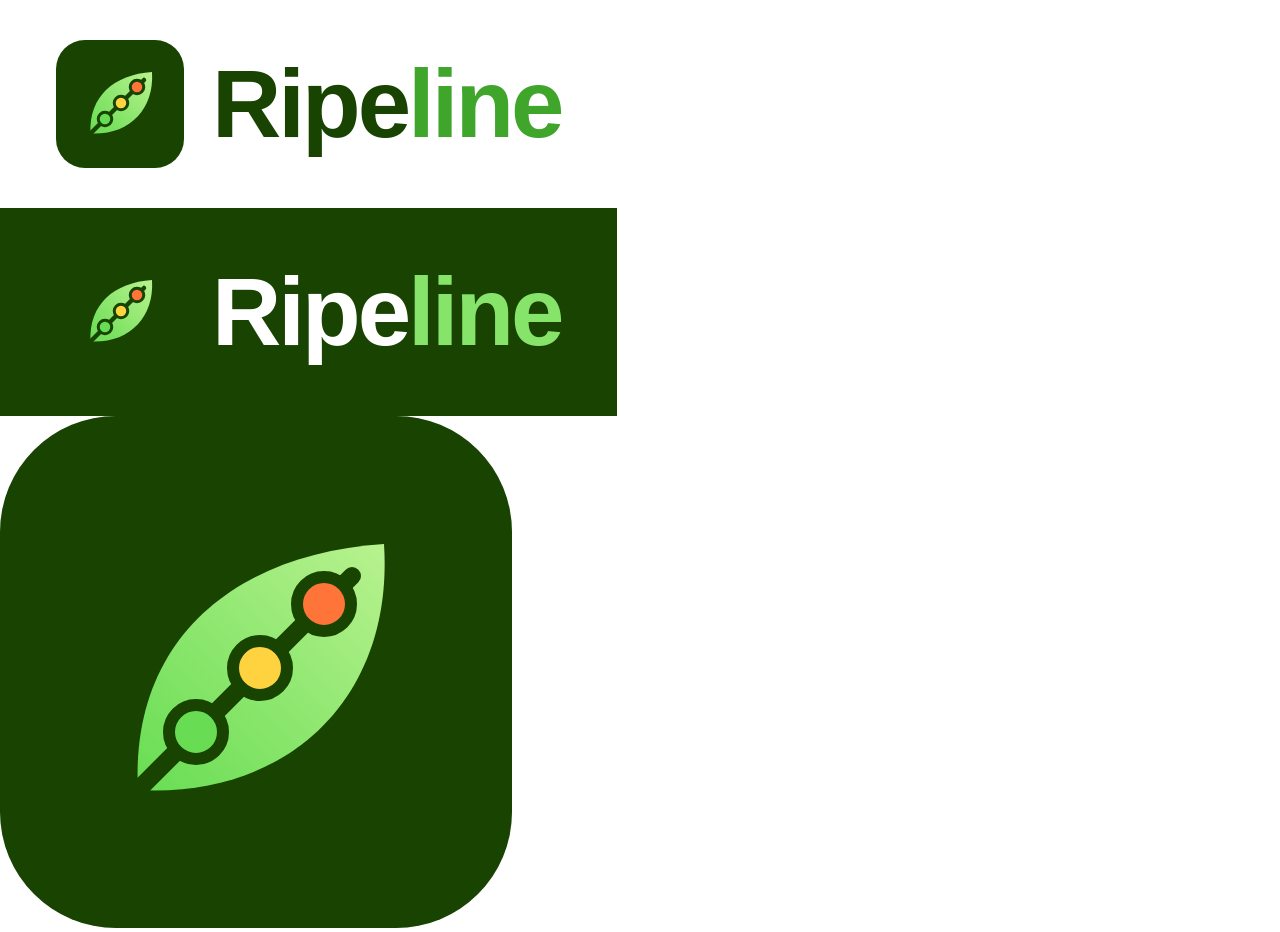
==== logo/render.html @ e5015478 "Add Ripeline logo files Co-Authored-By: Claude Opus 5.5 <noreply@anthropic.com> Claude-Session: http" ====
<!doctype html><html><head><style>
body{margin:0;font-family:"Inter Display",Inter,sans-serif}
.wrap{display:flex;align-items:center;gap:28px;padding:40px 56px;background:#fff;width:max-content}
.wrap.dark{background:#184300}
.word{font-weight:800;font-size:96px;letter-spacing:-3px;color:#184300;line-height:1}
.dark .word{color:#fff}
.word span{color:#3fa52b}.dark .word span{color:#86e46b}
img{width:128px;height:128px}
</style></head><body>
<div class="wrap" id="light"><img src="icon.svg"><div class="word">Ripe<span>line</span></div></div>
<div class="wrap dark" id="dark"><img src="icon.svg"><div class="word">Ripe<span>line</span></div></div>
<div id="icon" style="width:512px;height:512px"><img src="icon.svg" style="width:512px;height:512px"></div>
</body></html>
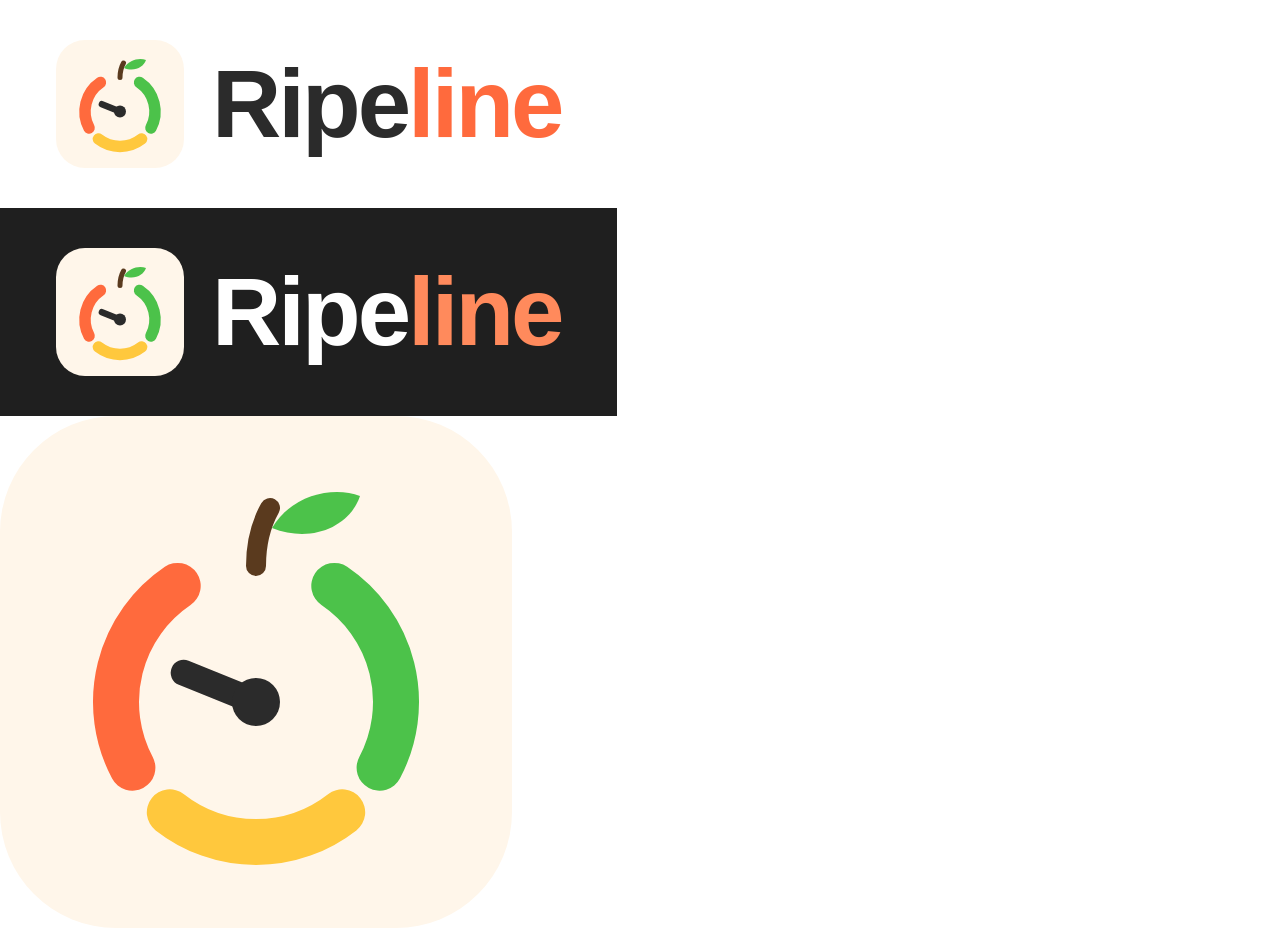
==== commit fb91998c: "Redesign the Ripeline logo: fruit-shaped freshness clock Co-Authored-By: Claude Opus 5.5 <noreply@an" ====
--- a/logo/render.html
+++ b/logo/render.html
@@ -1,10 +1,10 @@
 <!doctype html><html><head><style>
 body{margin:0;font-family:"Inter Display",Inter,sans-serif}
 .wrap{display:flex;align-items:center;gap:28px;padding:40px 56px;background:#fff;width:max-content}
-.wrap.dark{background:#184300}
-.word{font-weight:800;font-size:96px;letter-spacing:-3px;color:#184300;line-height:1}
+.wrap.dark{background:#1f1f1f}
+.word{font-weight:800;font-size:96px;letter-spacing:-3px;color:#2b2b2b;line-height:1}
 .dark .word{color:#fff}
-.word span{color:#3fa52b}.dark .word span{color:#86e46b}
+.word span{color:#ff6a3d}.dark .word span{color:#ff8a5c}
 img{width:128px;height:128px}
 </style></head><body>
 <div class="wrap" id="light"><img src="icon.svg"><div class="word">Ripe<span>line</span></div></div>
